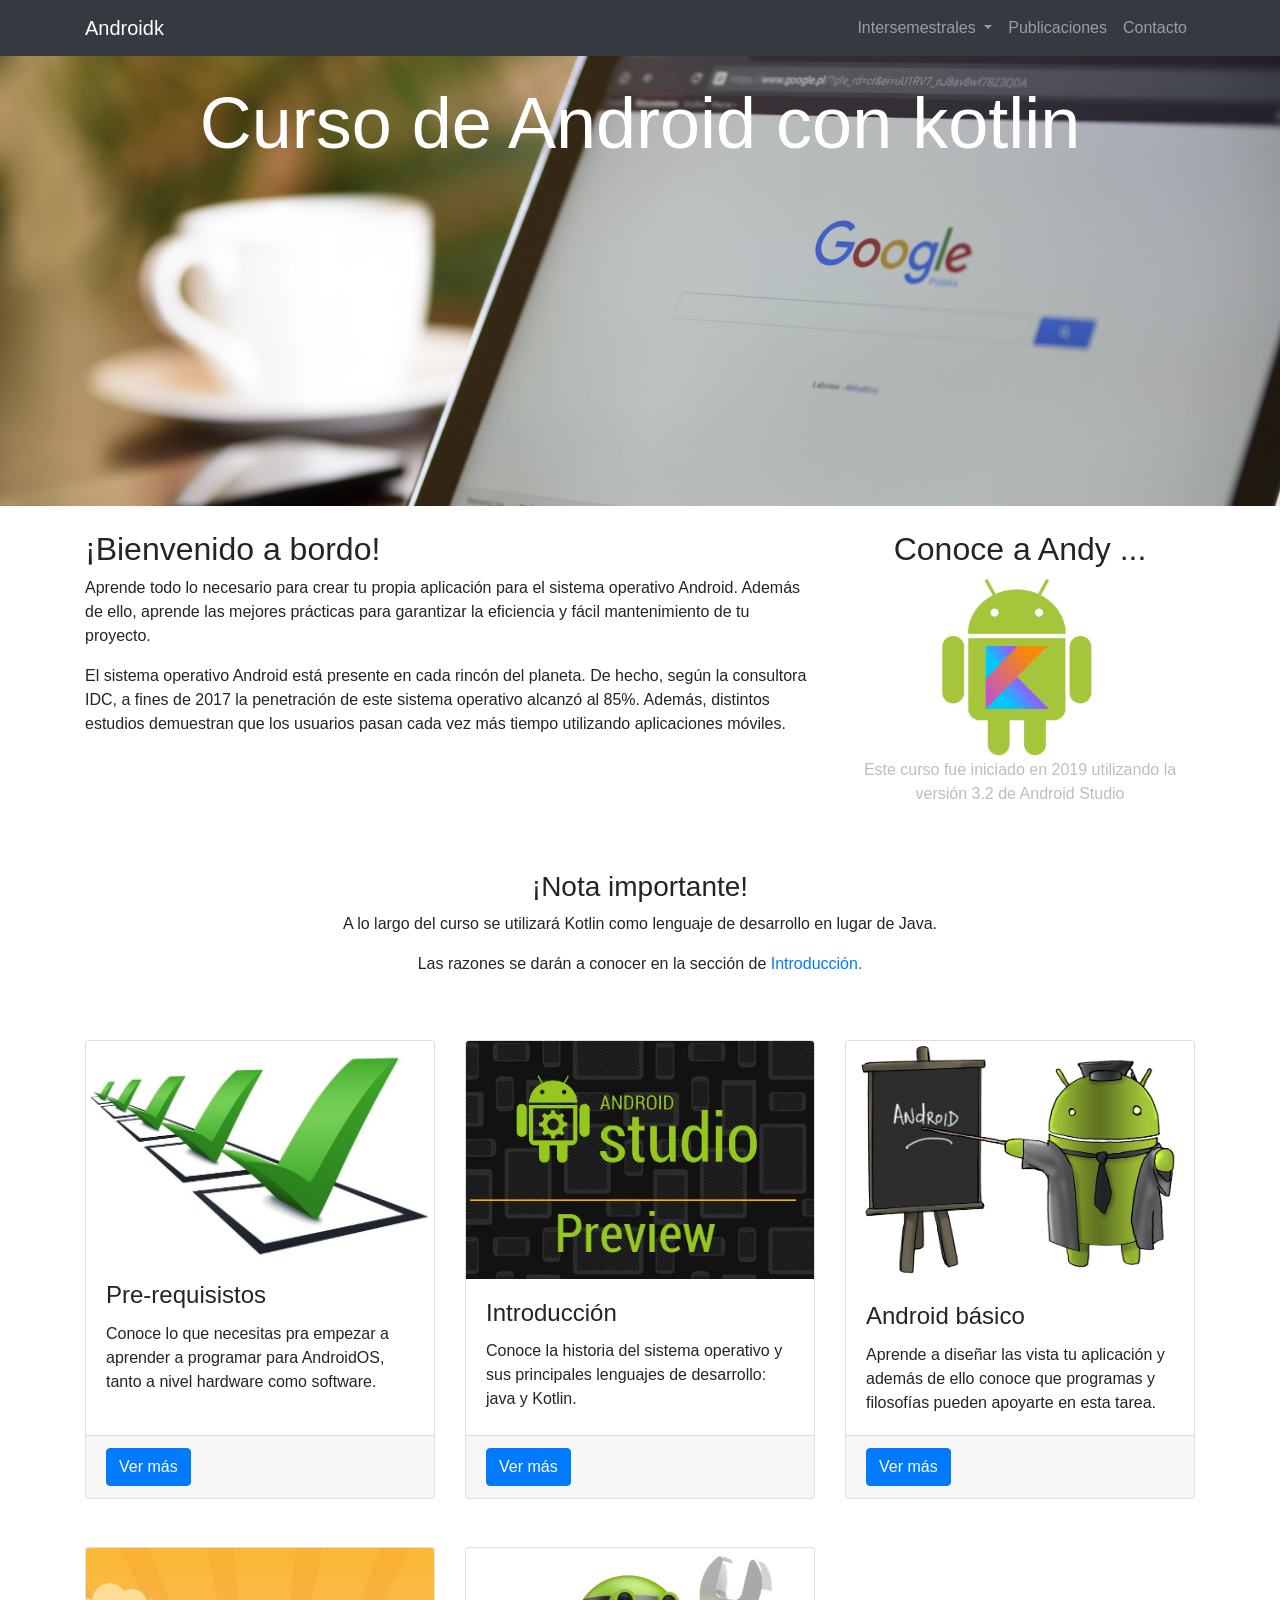
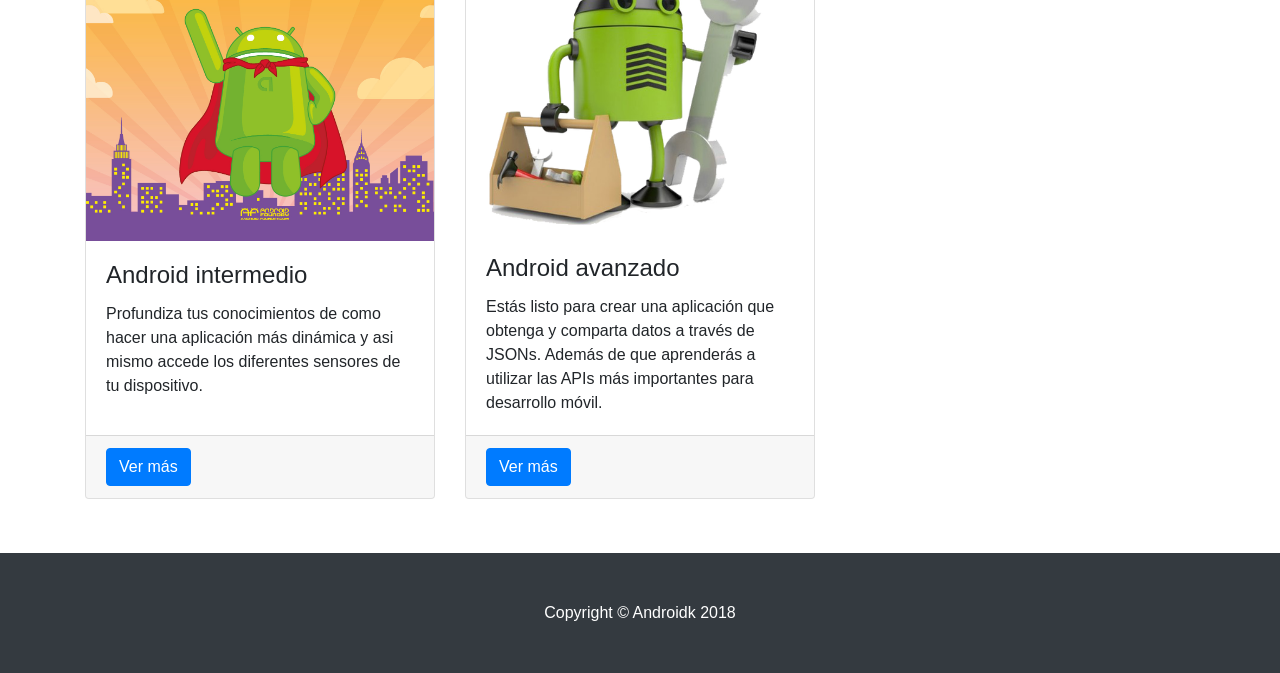
==== index.html @ 9f666eb2 "vistas de index, inter y dia" ====
<!DOCTYPE html>
<html lang="en">

  <head>

    <meta charset="utf-8">
    <meta name="viewport" content="width=device-width, initial-scale=1, shrink-to-fit=no">
    <meta name="description" content="">
    <meta name="author" content="">
    <link rel="icon" href="img/logo/androidk.ico">
    <title>Curso de android</title>

    <!-- Bootstrap core CSS -->
    <link href="vendor/bootstrap/css/bootstrap.min.css" rel="stylesheet">

    <!-- Custom styles for this template -->
    <link href="css/androidk.css" rel="stylesheet">

  </head>

  <body>

    <!-- Navigation -->
    <nav class="navbar navbar-expand-lg navbar-dark bg-dark fixed-top">
      <div class="container">
        <a class="navbar-brand" href="index.html">Androidk</a>
        <button class="navbar-toggler" type="button" data-toggle="collapse" data-target="#navbarResponsive" aria-controls="navbarResponsive" aria-expanded="false" aria-label="Toggle navigation">
          <span class="navbar-toggler-icon"></span>
        </button>
        <div class="collapse navbar-collapse" id="navbarResponsive">
          <ul class="navbar-nav ml-auto">
            </li>
            <li class="nav-item dropdown">
                    <a class="nav-link dropdown-toggle" href="#" id="navbarDropdown" role="button" data-toggle="dropdown" aria-haspopup="true" aria-expanded="false">
                      Intersemestrales
                    </a>
                    <div class="dropdown-menu" aria-labelledby="navbarDropdown">
                      <a class="dropdown-item" href="inter20191.html">2019-1</a>
                      <!--div class="dropdown-divider"></div-->
                    </div>
                  </li>
            <li class="nav-item">
              <a class="nav-link" href="#">Publicaciones</a>
            </li>
            <li class="nav-item">
              <a class="nav-link" href="#">Contacto</a>
            </li>
          </ul>
        </div>
      </div>
    </nav>

    <!-- Header with Background Image -->
    <header class="business-header">
      <div class="container">
        <div class="row">
          <div class="col-lg-12">
            <h1 class="display-3 text-center text-white mt-4">Curso de Android con kotlin</h1>
          </div>
        </div>
      </div>
    </header>

    <!-- Page Content -->
    <div class="container">

      <div class="row">
        <div class="col-sm-8">
          <h2 class="mt-4">¡Bienvenido a bordo!</h2>
          <p>Aprende todo lo necesario para crear tu propia aplicación para el sistema operativo Android. Además de ello, aprende las mejores prácticas para garantizar la eficiencia y fácil mantenimiento de tu proyecto.</p>
          <p> El sistema operativo Android está presente en cada rincón del planeta. De hecho, según la consultora IDC, a fines de 2017 la penetración de este sistema operativo alcanzó al 85%.  Además, distintos estudios demuestran que los usuarios pasan cada vez más tiempo utilizando aplicaciones móviles.</p>
        </div>
        <div class="col-sm-4 text-center">
          <h2 class="mt-4">Conoce a Andy ...</h2>
          <img src="img/logo/androidk.png" class="andy">
          <p class="warning-version">Este curso fue iniciado en 2019 utilizando la versión 3.2 de Android Studio</p>
        </div>
      </div>
      <!-- /.row -->

      <div class="row">
        <div class="col-sm-12 my-4 text-center">
          <h3 class="mt-4 ">¡Nota importante!</h3>
            <p>A lo largo del curso se utilizará Kotlin como lenguaje de desarrollo en lugar de Java.</p>
            <p>Las razones se darán a conocer en la sección de <a href="#">Introducción.</a></p>
        </div>
      </div>
      <div class="row">
        <div class="col-sm-4 my-4">
          <div class="card">
            <img class="card-img-top" src="img/requisitos.jpeg" alt="">
            <div class="card-body">
              <h4 class="card-title">Pre-requisistos</h4>
              <p class="card-text">Conoce lo que necesitas pra empezar a aprender a programar para AndroidOS, tanto a nivel hardware como software.</p>
            </div>
            <div class="card-footer">
              <a href="#" class="btn btn-primary">Ver más</a>
            </div>
          </div>
        </div>
        <div class="col-sm-4 my-4">
          <div class="card">
            <img class="card-img-top" src="img/preview.png" alt="">
            <div class="card-body">
              <h4 class="card-title">Introducción</h4>
              <p class="card-text">Conoce la historia del sistema operativo y sus principales lenguajes de desarrollo: java y Kotlin.</p>
            </div>
            <div class="card-footer">
              <a href="#" class="btn btn-primary">Ver más</a>
            </div>
          </div>
        </div>
        <div class="col-sm-4 my-4">
          <div class="card">
            <img class="card-img-top" src="img/imagen_android.png" alt="">
            <div class="card-body">
              <h4 class="card-title">Android básico</h4>
              <p class="card-text">Aprende a diseñar las vista tu aplicación y además de ello conoce que programas y filosofías pueden apoyarte en esta tarea.</p>
            </div>
            <div class="card-footer">
              <a href="#" class="btn btn-primary">Ver más</a>
            </div>
          </div>
        </div>
      </div>
      <div class="row">

        <div class="col-sm-4 my-4">
          <div class="card">
            <img class="card-img-top" src="img/superhero.jpg" alt="">
            <div class="card-body">
              <h4 class="card-title">Android intermedio</h4>
              <p class="card-text">Profundiza tus conocimientos de como hacer una aplicación más dinámica y asi mismo accede los diferentes sensores de tu dispositivo.</p>
            </div>
            <div class="card-footer">
              <a href="#" class="btn btn-primary">Ver más</a>
            </div>
          </div>
        </div>

        <div class="col-sm-4 my-4">
          <div class="card">
            <img class="card-img-top" src="img/android-master.png" alt="">
            <div class="card-body">
              <h4 class="card-title">Android avanzado</h4>
              <p class="card-text">Estás listo para crear una aplicación que obtenga y comparta datos a través de JSONs. Además de que aprenderás a utilizar las APIs más importantes para desarrollo móvil.</p>
            </div>
            <div class="card-footer">
              <a href="#" class="btn btn-primary">Ver más</a>
            </div>
          </div>
        </div>

      </div>
      <!-- /.row -->

    </div>
    <!-- /.container -->

    <!-- Footer -->
    <footer class="py-5 bg-dark">
      <div class="container">
        <p class="m-0 text-center text-white">Copyright &copy; Androidk 2018</p>
      </div>
      <!-- /.container -->
    </footer>

    <!-- Bootstrap core JavaScript -->
    <script src="vendor/jquery/jquery.min.js"></script>
    <script src="vendor/bootstrap/js/bootstrap.bundle.min.js"></script>

  </body>

</html>
---- css/androidk.css ----
html{
  min-height: 100%;
  position: relative;
}
body {
  padding-top: 54px;
   margin-bottom: 150px;
}

@media (min-width: 992px) {
  body {
    padding-top: 56px;
  }
}

footer {
    bottom: 0;
    width: 100%;
    position: absolute;
}

.business-header {
  height: 50vh;
  min-height: 300px;
  background: url('../img/background/internet-search-engine.jpg') center center no-repeat scroll;
  -webkit-background-size: cover;
  -moz-background-size: cover;
  background-size: cover;
  -o-background-size: cover;
}

.card {
  height: 100%;
}
.andy{
  width: 200px;
}
.nota-margin{
  margin-top: 200px;
}
.warning-version{
  color: #BDBDBD;
}

.fix-cards{
  margin-bottom: 60px;
}

.portfolio-item {
  margin-bottom: 30px;
}

.pagination {
  margin-bottom: 30px;
}
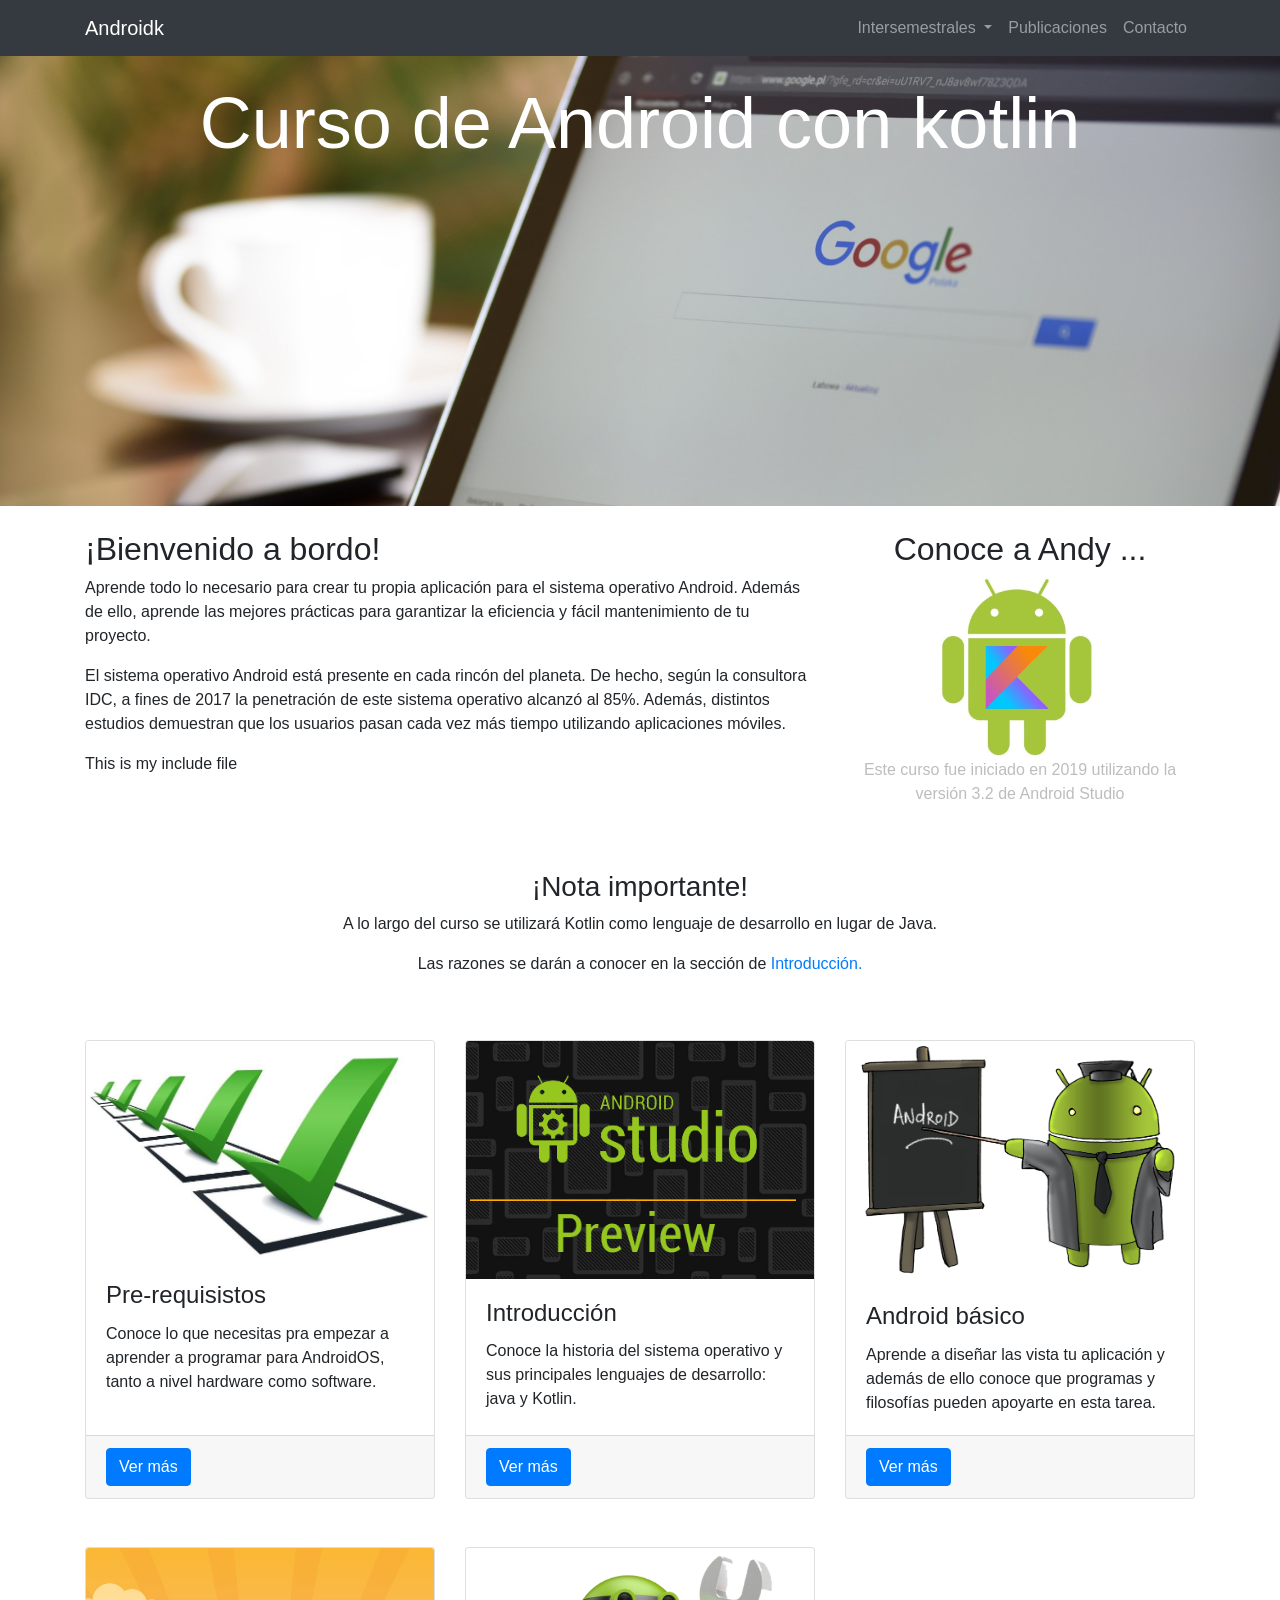
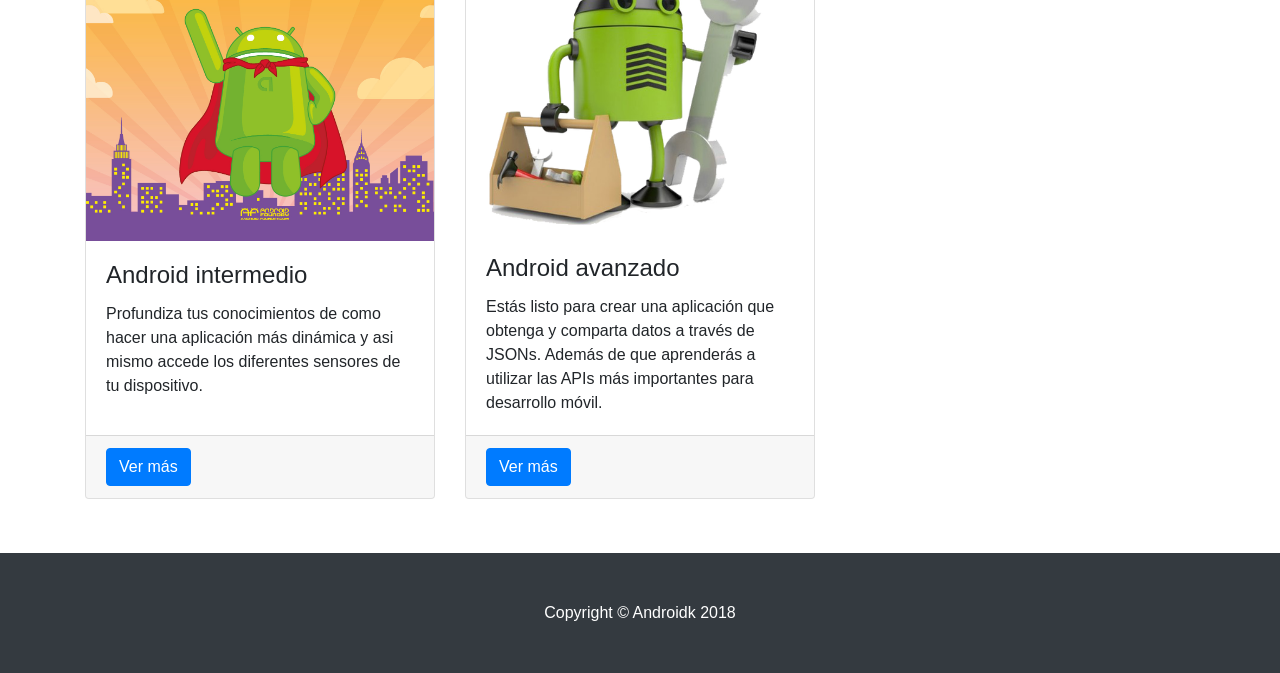
==== commit 7f41ee44: "jquery try" ====
--- a/index.html
+++ b/index.html
@@ -15,6 +15,16 @@
 
     <!-- Custom styles for this template -->
     <link href="css/androidk.css" rel="stylesheet">
+
+    <script
+      src="https://code.jquery.com/jquery-3.3.1.min.js"
+      integrity="sha256-FgpCb/KJQlLNfOu91ta32o/NMZxltwRo8QtmkMRdAu8="
+      crossorigin="anonymous"></script>
+    <script>
+      $(function(){
+          $("#includedContent").load("test.html");
+      });
+    </script>
 
   </head>
 
@@ -67,8 +77,17 @@
       <div class="row">
         <div class="col-sm-8">
           <h2 class="mt-4">¡Bienvenido a bordo!</h2>
-          <p>Aprende todo lo necesario para crear tu propia aplicación para el sistema operativo Android. Además de ello, aprende las mejores prácticas para garantizar la eficiencia y fácil mantenimiento de tu proyecto.</p>
-          <p> El sistema operativo Android está presente en cada rincón del planeta. De hecho, según la consultora IDC, a fines de 2017 la penetración de este sistema operativo alcanzó al 85%.  Además, distintos estudios demuestran que los usuarios pasan cada vez más tiempo utilizando aplicaciones móviles.</p>
+          <p>Aprende todo lo necesario para crear tu propia aplicación
+            para el sistema operativo Android. Además de ello, aprende
+            las mejores prácticas para garantizar la eficiencia y fácil
+            mantenimiento de tu proyecto.</p>
+          <p> El sistema operativo Android está presente en cada rincón
+            del planeta. De hecho, según la consultora IDC, a fines de
+            2017 la penetración de este sistema operativo alcanzó al 85%.
+            Además, distintos estudios demuestran que los usuarios pasan
+            cada vez más tiempo utilizando aplicaciones móviles.</p>
+          <div id="includedContent"></div>
+
         </div>
         <div class="col-sm-4 text-center">
           <h2 class="mt-4">Conoce a Andy ...</h2>
--- a/css/androidk.css
+++ b/css/androidk.css
@@ -52,4 +52,20 @@
 
 .pagination {
   margin-bottom: 30px;
+}
+
+.embed-container{
+  left: 0; width: 100%; height: 0; position: relative; padding-bottom: 56.1987%;
+}
+
+.presentation-frame{
+  border: 0; top: 0; left: 0; width: 100%; height: 100%; position: absolute;
+}
+
+.center-mylist{
+  width: 25%;margin: auto;
+}
+
+.github-logo{
+  width: 32px;
 }
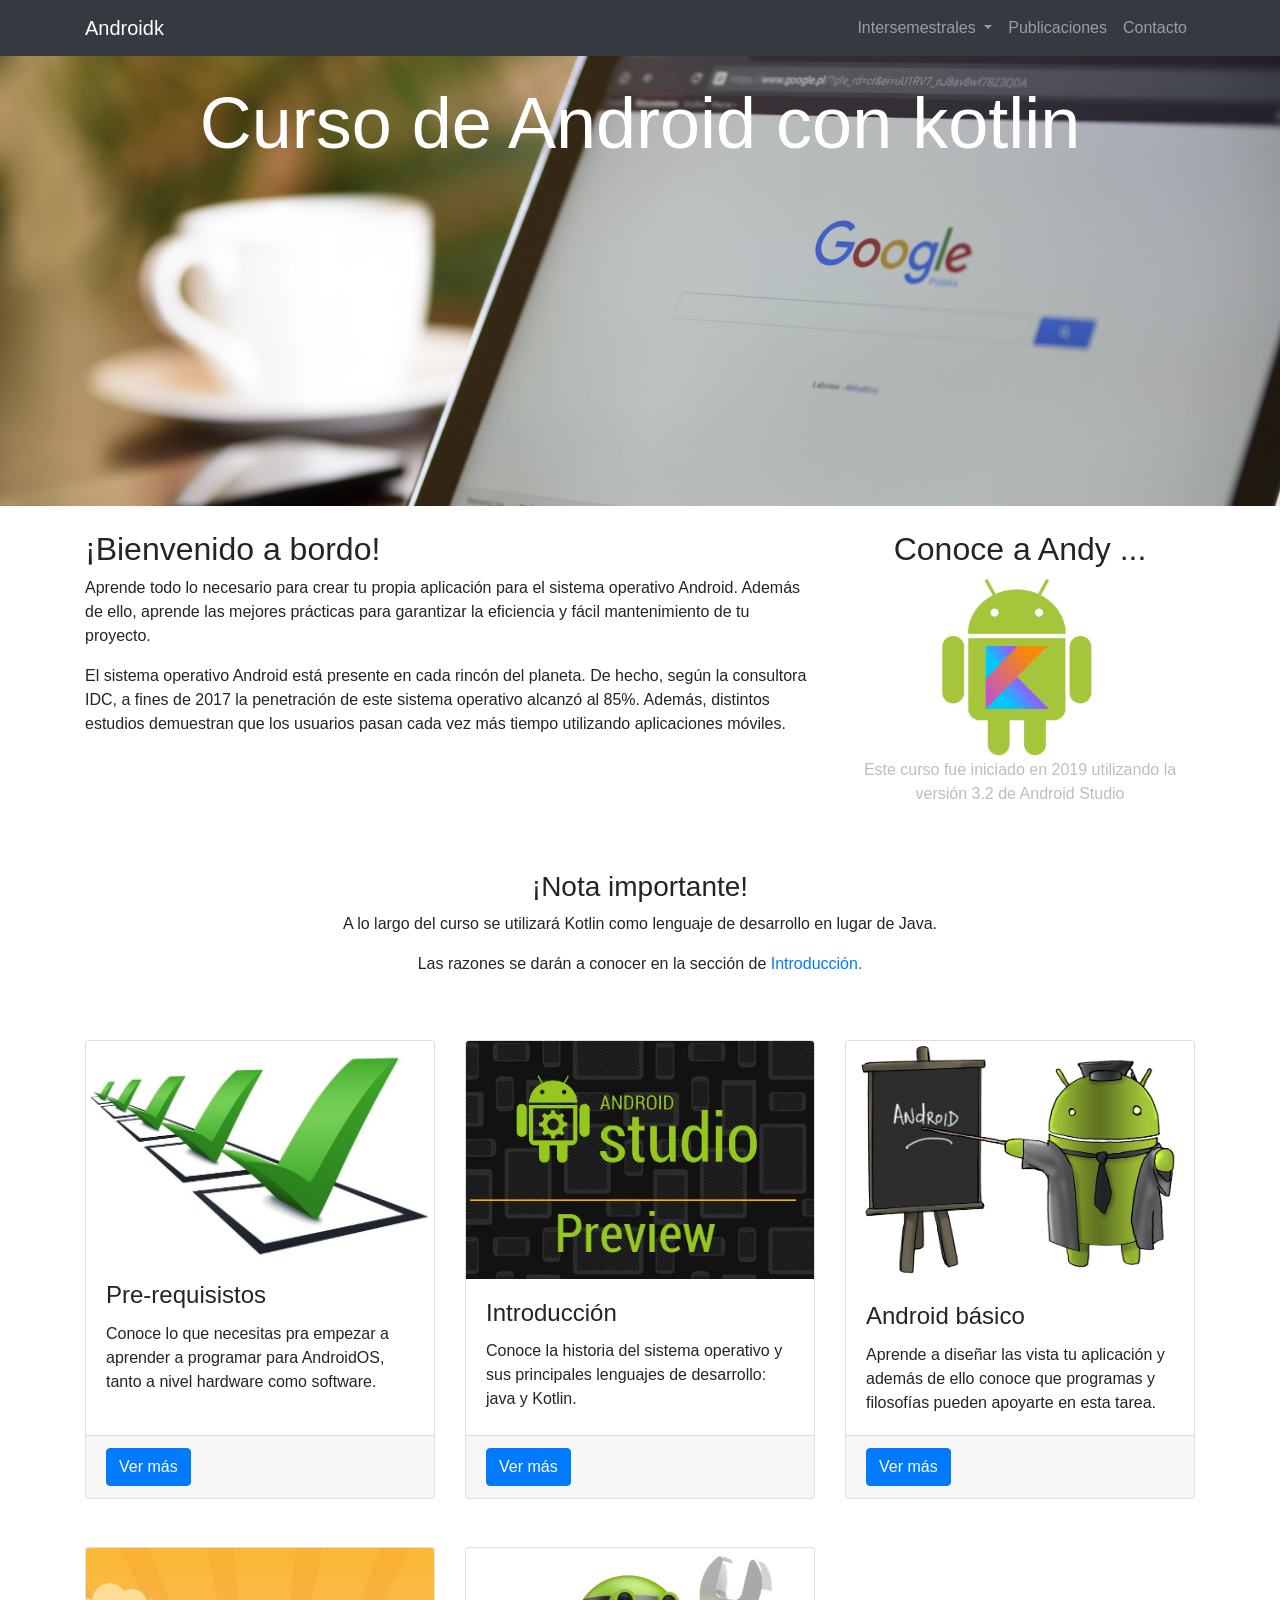
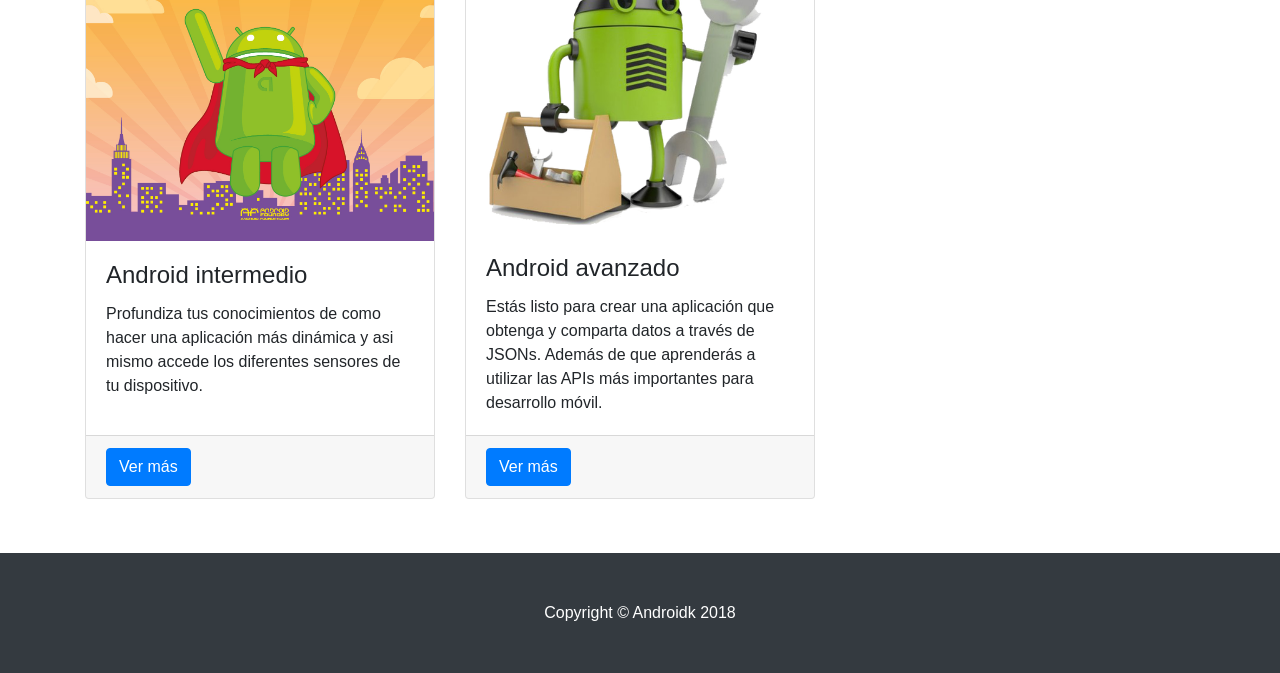
==== commit 43d7b1ef: "casi acomodado" ====
--- a/index.html
+++ b/index.html
@@ -15,16 +15,6 @@
 
     <!-- Custom styles for this template -->
     <link href="css/androidk.css" rel="stylesheet">
-
-    <script
-      src="https://code.jquery.com/jquery-3.3.1.min.js"
-      integrity="sha256-FgpCb/KJQlLNfOu91ta32o/NMZxltwRo8QtmkMRdAu8="
-      crossorigin="anonymous"></script>
-    <script>
-      $(function(){
-          $("#includedContent").load("test.html");
-      });
-    </script>
 
   </head>
 
@@ -86,7 +76,6 @@
             2017 la penetración de este sistema operativo alcanzó al 85%.
             Además, distintos estudios demuestran que los usuarios pasan
             cada vez más tiempo utilizando aplicaciones móviles.</p>
-          <div id="includedContent"></div>
 
         </div>
         <div class="col-sm-4 text-center">
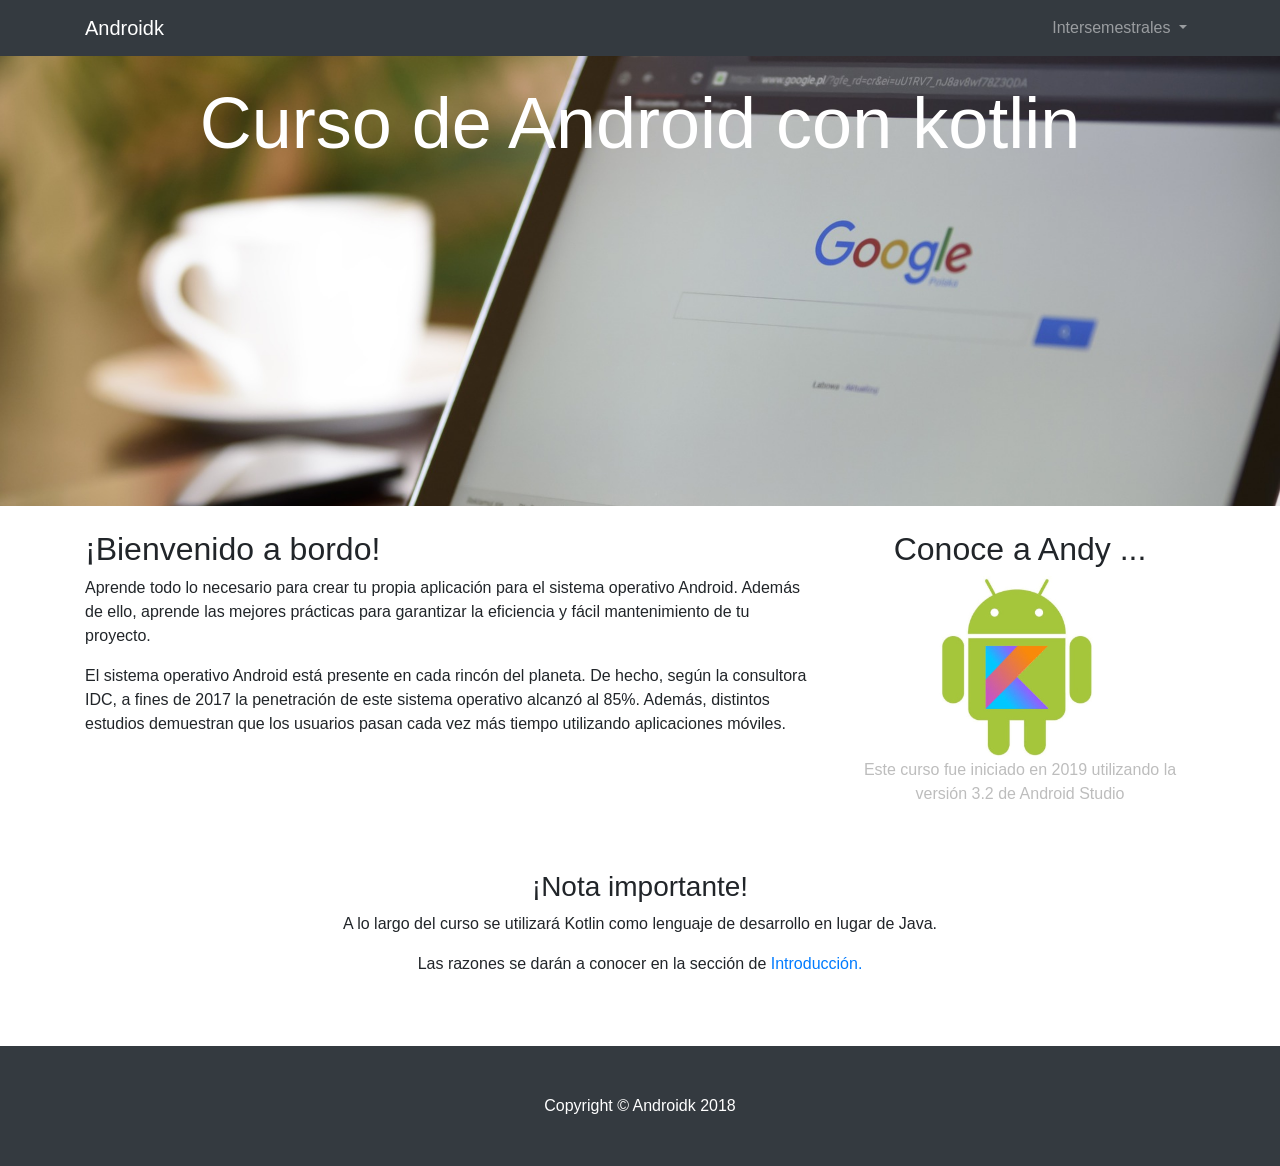
==== commit e484e8de: "ready to show" ====
--- a/index.html
+++ b/index.html
@@ -1,5 +1,5 @@
 <!DOCTYPE html>
-<html lang="en">
+<html lang="es">
 
   <head>
 
@@ -31,19 +31,13 @@
           <ul class="navbar-nav ml-auto">
             </li>
             <li class="nav-item dropdown">
-                    <a class="nav-link dropdown-toggle" href="#" id="navbarDropdown" role="button" data-toggle="dropdown" aria-haspopup="true" aria-expanded="false">
-                      Intersemestrales
-                    </a>
-                    <div class="dropdown-menu" aria-labelledby="navbarDropdown">
-                      <a class="dropdown-item" href="inter20191.html">2019-1</a>
-                      <!--div class="dropdown-divider"></div-->
-                    </div>
-                  </li>
-            <li class="nav-item">
-              <a class="nav-link" href="#">Publicaciones</a>
-            </li>
-            <li class="nav-item">
-              <a class="nav-link" href="#">Contacto</a>
+              <a class="nav-link dropdown-toggle" href="#" id="navbarDropdown" role="button" data-toggle="dropdown" aria-haspopup="true" aria-expanded="false">
+                Intersemestrales
+              </a>
+              <div class="dropdown-menu" aria-labelledby="navbarDropdown">
+                <a class="dropdown-item" href="inter20191.html">2019-1</a>
+                <!--div class="dropdown-divider"></div-->
+              </div>
             </li>
           </ul>
         </div>
@@ -93,6 +87,7 @@
             <p>Las razones se darán a conocer en la sección de <a href="#">Introducción.</a></p>
         </div>
       </div>
+      <!--
       <div class="row">
         <div class="col-sm-4 my-4">
           <div class="card">
@@ -132,7 +127,6 @@
         </div>
       </div>
       <div class="row">
-
         <div class="col-sm-4 my-4">
           <div class="card">
             <img class="card-img-top" src="img/superhero.jpg" alt="">
@@ -145,7 +139,6 @@
             </div>
           </div>
         </div>
-
         <div class="col-sm-4 my-4">
           <div class="card">
             <img class="card-img-top" src="img/android-master.png" alt="">
@@ -158,10 +151,8 @@
             </div>
           </div>
         </div>
-
       </div>
       <!-- /.row -->
-
     </div>
     <!-- /.container -->
 
